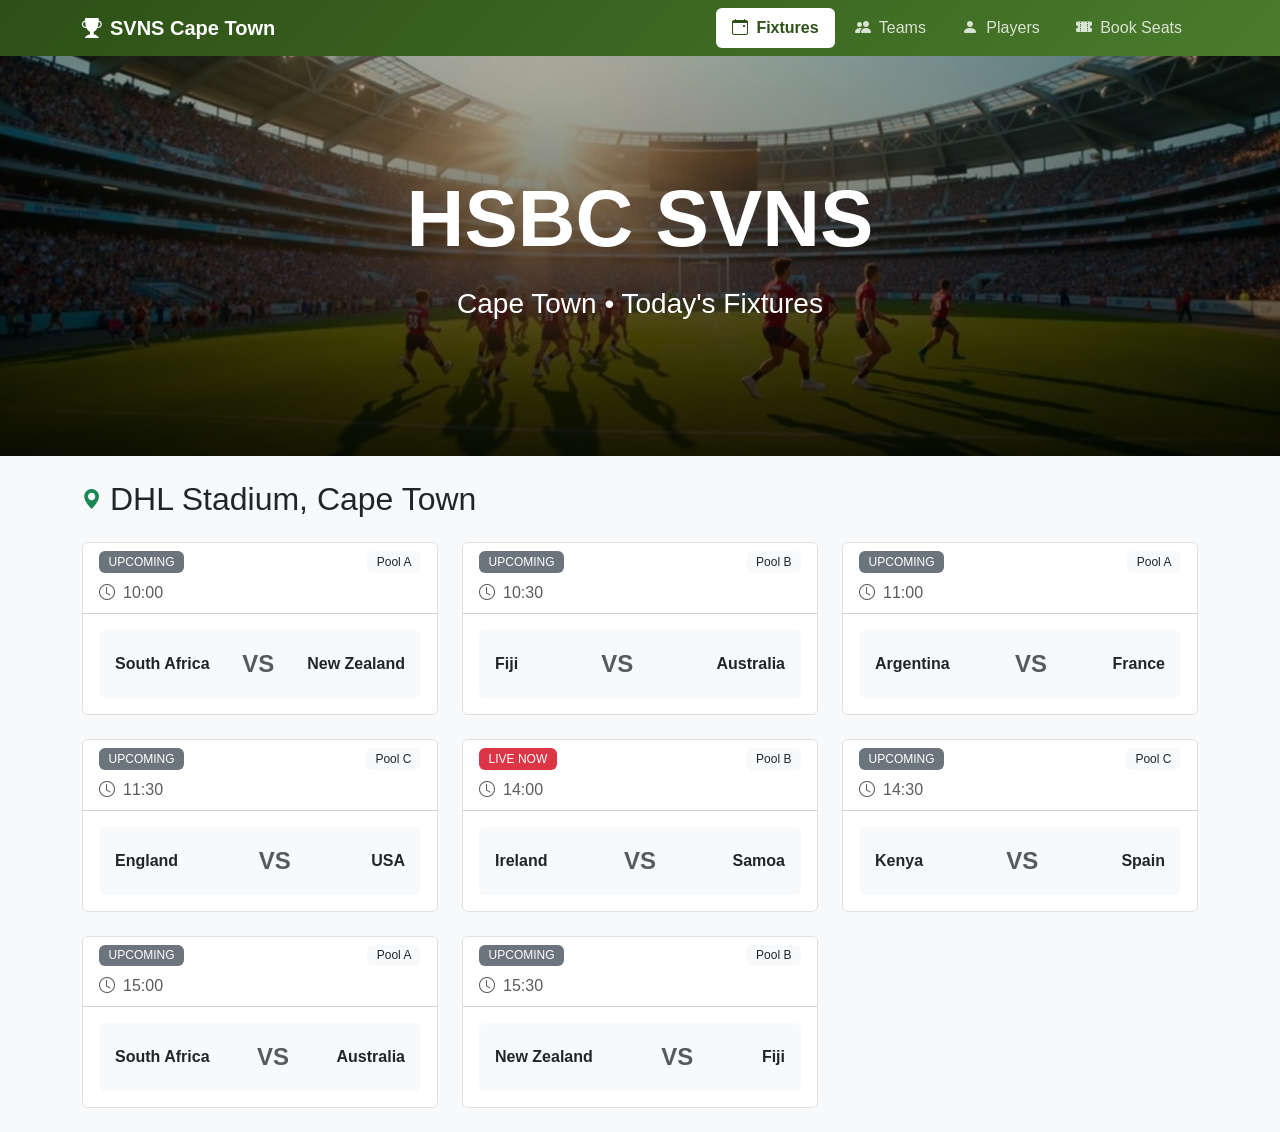
==== index.html @ 6f95e70f "first commit" ====
<!DOCTYPE html>
<html lang="en">
<head>
    <meta charset="UTF-8">
    <meta name="viewport" content="width=device-width, initial-scale=1.0">
    <title>HSBC SVNS Cape Town - Rugby Sevens</title>
    <meta name="description" content="Watch the world's best rugby sevens teams compete at DHL Stadium, Cape Town. View fixtures, teams, players, and book your seats." />
    
    <!-- Bootstrap CSS -->
    <link href="https://cdn.jsdelivr.net/npm/bootstrap@5.3.0/dist/css/bootstrap.min.css" rel="stylesheet">
    <!-- Bootstrap Icons -->
    <link rel="stylesheet" href="https://cdn.jsdelivr.net/npm/bootstrap-icons@1.11.0/font/bootstrap-icons.min.css">
    <!-- Custom CSS -->
    <link rel="stylesheet" href="styles.css">
</head>
<body>
    <!-- Navigation -->
    <nav class="navbar navbar-expand-lg navbar-dark sticky-top" style="background: linear-gradient(135deg, #2d5016 0%, #4a7c2c 100%);">
        <div class="container">
            <a class="navbar-brand d-flex align-items-center" href="index.html">
                <i class="bi bi-trophy-fill me-2"></i>
                <span class="fw-bold">SVNS Cape Town</span>
            </a>
            <button class="navbar-toggler" type="button" data-bs-toggle="collapse" data-bs-target="#navbarNav">
                <span class="navbar-toggler-icon"></span>
            </button>
            <div class="collapse navbar-collapse justify-content-end" id="navbarNav">
                <ul class="navbar-nav gap-1">
                    <li class="nav-item">
                        <a class="nav-link active rounded px-3" href="index.html">
                            <i class="bi bi-calendar-event me-1"></i>
                            <span class="d-none d-sm-inline">Fixtures</span>
                        </a>
                    </li>
                    <li class="nav-item">
                        <a class="nav-link rounded px-3" href="teams.html">
                            <i class="bi bi-people-fill me-1"></i>
                            <span class="d-none d-sm-inline">Teams</span>
                        </a>
                    </li>
                    <li class="nav-item">
                        <a class="nav-link rounded px-3" href="players.html">
                            <i class="bi bi-person-fill me-1"></i>
                            <span class="d-none d-sm-inline">Players</span>
                        </a>
                    </li>
                    <li class="nav-item">
                        <a class="nav-link rounded px-3" href="booking.html">
                            <i class="bi bi-ticket-perforated-fill me-1"></i>
                            <span class="d-none d-sm-inline">Book Seats</span>
                        </a>
                    </li>
                </ul>
            </div>
        </div>
    </nav>

    <!-- Hero Section -->
    <div class="position-relative" style="height: 400px; overflow: hidden;">
        <img src="hero-stadium.jpg" alt="Cape Town Stadium" class="w-100 h-100" style="object-fit: cover;">
        <div class="position-absolute top-0 start-0 w-100 h-100" style="background: linear-gradient(to top, rgba(0,0,0,0.8), rgba(0,0,0,0.3));"></div>
        <div class="position-absolute top-50 start-50 translate-middle text-center text-white w-100 animate-fade-in">
            <h1 class="display-1 fw-bold mb-3">HSBC SVNS</h1>
            <p class="fs-3">Cape Town • Today's Fixtures</p>
        </div>
    </div>

    <!-- Main Content -->
    <div class="container py-4">
        <div class="d-flex align-items-center gap-2 mb-4">
            <i class="bi bi-geo-alt-fill text-success fs-5"></i>
            <h2 class="mb-0">DHL Stadium, Cape Town</h2>
        </div>

        <div class="row g-4" id="fixtures-container">
            <!-- Fixtures will be loaded here -->
        </div>
    </div>

    <!-- Bootstrap JS -->
    <script src="https://cdn.jsdelivr.net/npm/bootstrap@5.3.0/dist/js/bootstrap.bundle.min.js"></script>
    <!-- Custom JS -->
    <script src="script.js"></script>
</body>
</html>
---- styles.css ----
/* General Styles */
body {
    min-height: 100vh;
    background-color: #f8f9fa;
    font-family: -apple-system, BlinkMacSystemFont, 'Segoe UI', Roboto, 'Helvetica Neue', Arial, sans-serif;
}

/* Animations */
@keyframes fadeIn {
    from {
        opacity: 0;
        transform: translateY(10px);
    }
    to {
        opacity: 1;
        transform: translateY(0);
    }
}

@keyframes scaleIn {
    from {
        opacity: 0;
        transform: scale(0.95);
    }
    to {
        opacity: 1;
        transform: scale(1);
    }
}

.animate-fade-in {
    animation: fadeIn 0.5s ease-out;
}

.animate-scale-in {
    animation: scaleIn 0.3s ease-out;
}

/* Navigation */
.navbar .nav-link {
    transition: all 0.2s ease;
    color: rgba(255, 255, 255, 0.8);
}

.navbar .nav-link:hover {
    background-color: rgba(255, 255, 255, 0.1);
    color: white;
}

.navbar .nav-link.active {
    background-color: white !important;
    color: #2d5016 !important;
    font-weight: 600;
}

/* Cards */
.card {
    border: 1px solid #e0e0e0;
    transition: all 0.3s ease;
}

.card:hover {
    box-shadow: 0 8px 24px rgba(0, 0, 0, 0.12);
    transform: translateY(-2px);
}

/* Badges */
.badge {
    font-weight: 500;
    padding: 0.4em 0.8em;
}

/* Booking Seats */
.seat-legend {
    width: 24px;
    height: 24px;
    border-radius: 4px;
    border: 2px solid #dee2e6;
}

.seat-legend.available {
    background-color: #f8f9fa;
}

.seat-legend.selected {
    background-color: #2d5016;
    border-color: #2d5016;
}

.seat-legend.booked {
    background-color: #6c757d;
    border-color: #6c757d;
}

.seat {
    width: 100%;
    aspect-ratio: 1;
    border: 2px solid #dee2e6;
    border-radius: 4px;
    background-color: #f8f9fa;
    font-size: 0.75rem;
    font-weight: 500;
    transition: all 0.2s ease;
    cursor: pointer;
    display: flex;
    align-items: center;
    justify-content: center;
}

.seat:hover:not(.booked) {
    border-color: #2d5016;
    background-color: rgba(45, 80, 22, 0.1);
}

.seat.selected {
    background-color: #2d5016;
    color: white;
    border-color: #2d5016;
}

.seat.booked {
    background-color: #6c757d;
    cursor: not-allowed;
    opacity: 0.6;
}

/* Team and Player Cards */
.team-avatar, .player-avatar {
    width: 96px;
    height: 96px;
    background: linear-gradient(135deg, #2d5016 0%, #4a7c2c 100%);
    border-radius: 50%;
    display: flex;
    align-items: center;
    justify-content: center;
    font-size: 2rem;
    font-weight: bold;
    color: white;
    margin: 0 auto;
}

.player-avatar {
    width: 80px;
    height: 80px;
    background-color: #e9ecef;
    color: #6c757d;
}

/* Responsive */
@media (max-width: 768px) {
    .display-1 {
        font-size: 3rem;
    }
    
    .display-4 {
        font-size: 2rem;
    }
}

/* Utilities */
.text-gold {
    color: #d4af37;
}

.bg-pitch {
    background: linear-gradient(135deg, #2d5016 0%, #4a7c2c 100%);
}
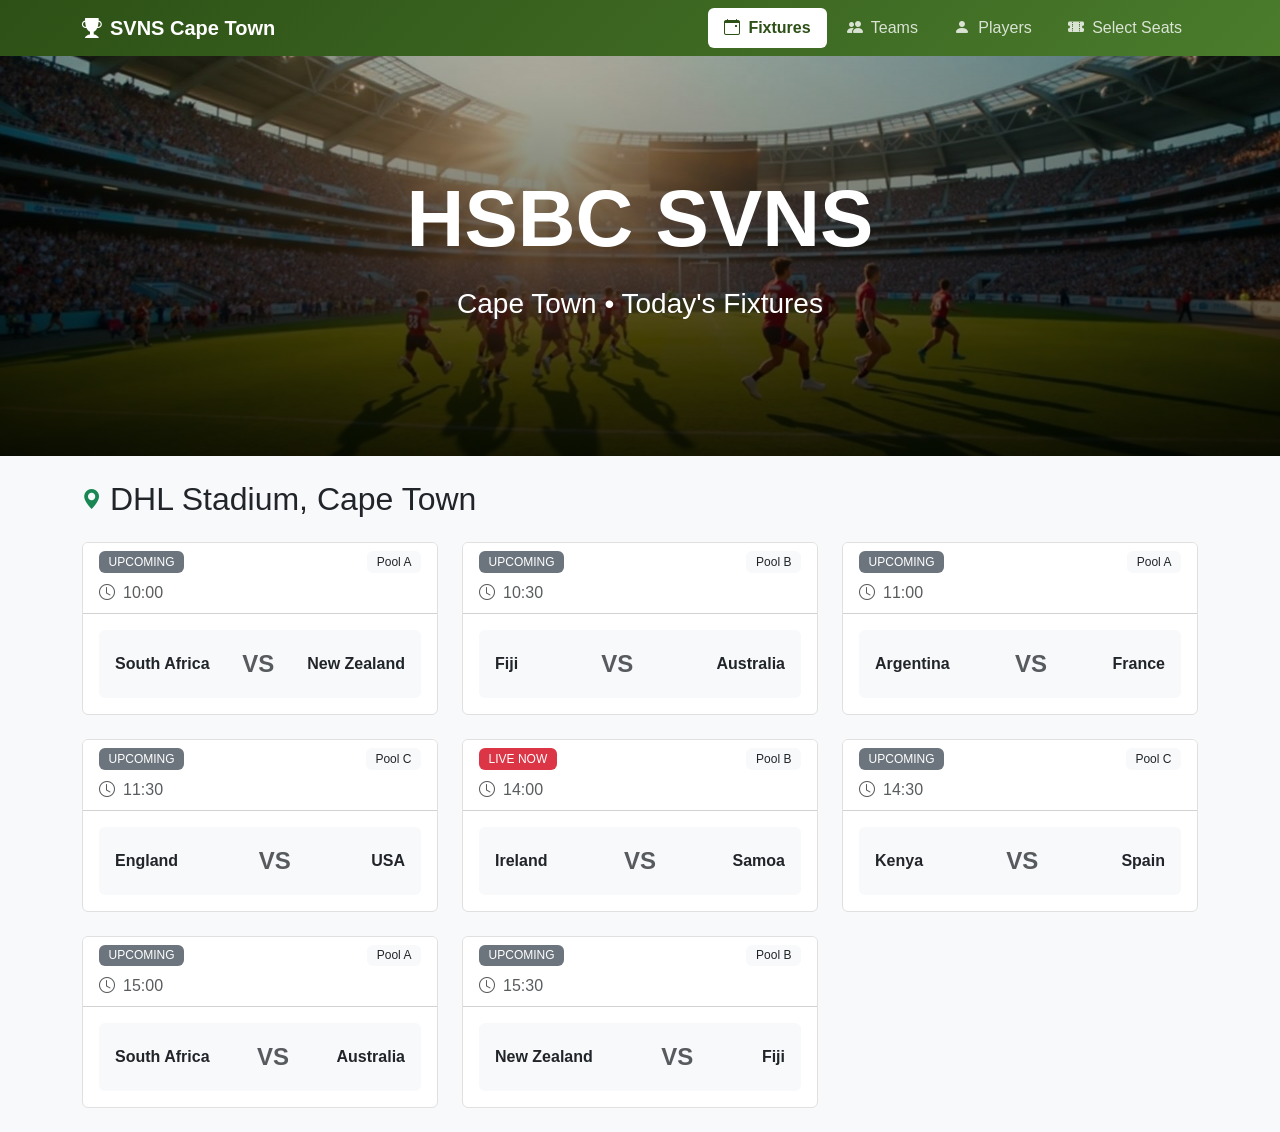
==== commit 6e6c9068: "updated button name" ====
--- a/index.html
+++ b/index.html
@@ -47,7 +47,7 @@
                     <li class="nav-item">
                         <a class="nav-link rounded px-3" href="booking.html">
                             <i class="bi bi-ticket-perforated-fill me-1"></i>
-                            <span class="d-none d-sm-inline">Book Seats</span>
+                            <span class="d-none d-sm-inline">Select Seats</span>
                         </a>
                     </li>
                 </ul>
